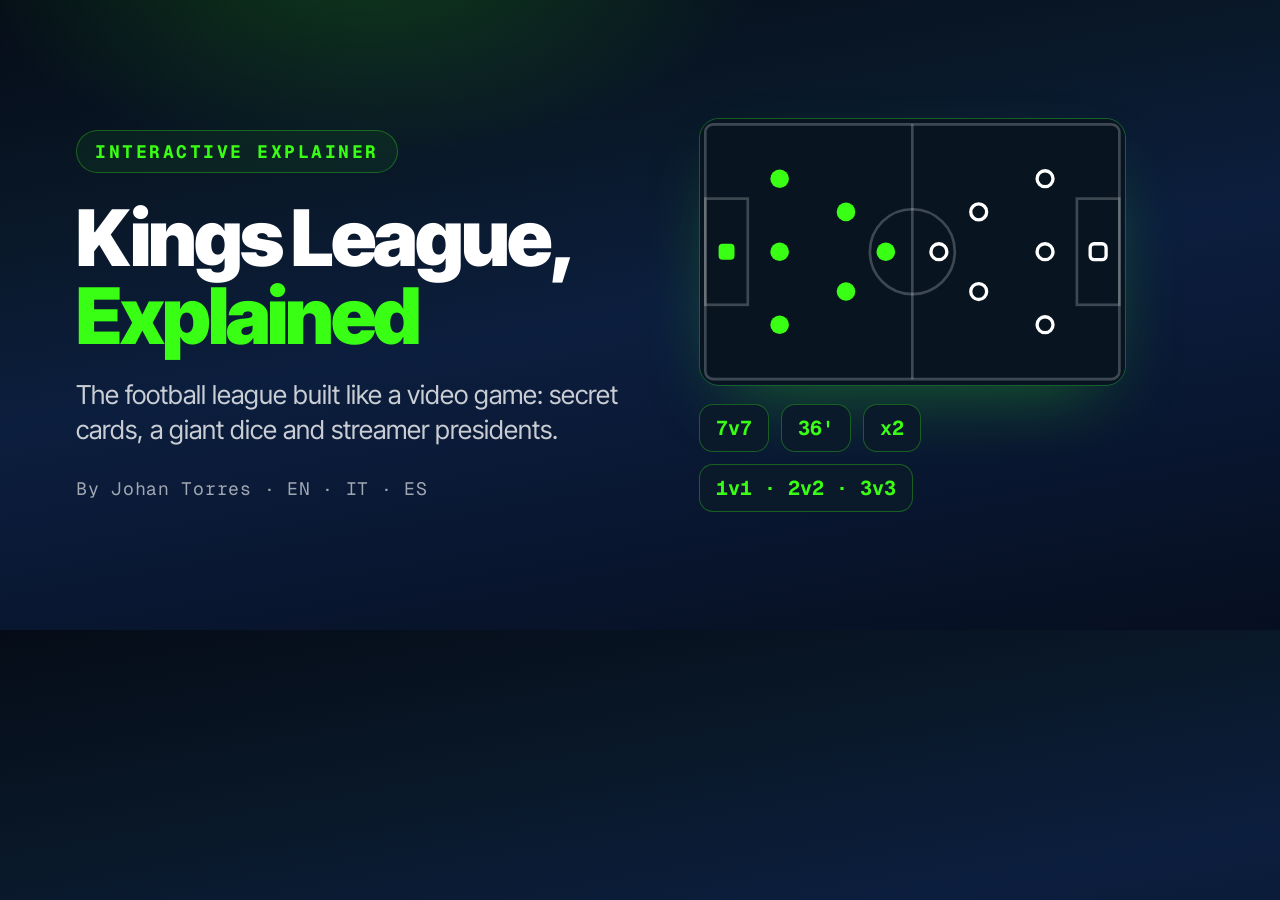
==== tools/og.html @ 8e3d9141 "Kings League explainer: interactive article in EN, IT and ES Co-Authored-By: Claude Opus 5.5 <norepl" ====
<!doctype html>
<html lang="en">
<head>
<meta charset="utf-8">
<title>OG image source</title>
<link rel="stylesheet" href="https://fonts.googleapis.com/css2?family=Geist+Mono:wght@500;700&family=Inter+Tight:wght@700;900&display=swap">
<style>
  html, body { margin: 0; }
  body { width: 1200px; height: 630px; overflow: hidden; background: #050c18; background-image: linear-gradient(170deg, #050c18 0%, #091726 25%, #0c1e3e 50%, #091630 75%, #060f20 100%); color: #fff; font-family: 'Inter Tight', system-ui, sans-serif; position: relative; }
  .glow { position: absolute; inset: -200px 0 auto; height: 620px; background: radial-gradient(50% 55% at 30% 20%, rgba(57,255,20,.20), transparent 70%); }
  .wrap { position: absolute; inset: 0; padding: 70px 76px; display: grid; grid-template-columns: 1.35fr 1fr; gap: 50px; align-items: center; }
  .kicker { display: inline-block; font-family: 'Geist Mono', monospace; font-size: 18px; font-weight: 700; letter-spacing: .14em; text-transform: uppercase; color: #39FF14; border: 1.5px solid rgba(57,255,20,.3); border-radius: 999px; padding: 9px 18px; background: rgba(57,255,20,.06); }
  h1 { font-size: 78px; line-height: 1.0; letter-spacing: -0.04em; font-weight: 900; margin: 26px 0 22px; }
  h1 span { color: #39FF14; }
  p { font-size: 26px; color: rgba(255,255,255,.78); margin: 0; line-height: 1.35; }
  .meta { margin-top: 30px; font-family: 'Geist Mono', monospace; font-size: 18px; color: rgba(255,255,255,.62); letter-spacing: .04em; }
  .art { display: grid; gap: 18px; }
  .chips { display: flex; gap: 12px; flex-wrap: wrap; }
  .chip { font-family: 'Geist Mono', monospace; font-size: 20px; font-weight: 700; padding: 10px 16px; border-radius: 14px; background: #0B1A2A; border: 1.5px solid rgba(57,255,20,.3); color: #39FF14; }
  svg { width: 100%; border-radius: 20px; border: 1.5px solid rgba(57,255,20,.3); box-shadow: 0 30px 80px -30px rgba(57,255,20,.35); }
</style>
</head>
<body>
  <div class="glow"></div>
  <div class="wrap">
    <div>
      <span class="kicker">Interactive explainer</span>
      <h1>Kings League, <span>Explained</span></h1>
      <p>The football league built like a video game: secret cards, a giant dice and streamer presidents.</p>
      <div class="meta">By Johan Torres · EN · IT · ES</div>
    </div>
    <div class="art">
      <svg viewBox="0 0 320 200" aria-hidden="true">
        <rect width="320" height="200" rx="14" fill="#081521"/>
        <g fill="none" stroke="rgba(255,255,255,.22)" stroke-width="2"><rect x="4" y="4" width="312" height="192" rx="6"/><line x1="160" y1="4" x2="160" y2="196"/><circle cx="160" cy="100" r="32"/><rect x="4" y="60" width="32" height="80"/><rect x="284" y="60" width="32" height="80"/></g>
        <rect x="14" y="94" width="12" height="12" rx="3" fill="#39FF14"/>
        <rect x="294" y="94" width="12" height="12" rx="3" fill="#081521" stroke="#fff" stroke-width="2.5"/>
        <g fill="#39FF14"><circle cx="60" cy="45" r="7"/><circle cx="60" cy="100" r="7"/><circle cx="60" cy="155" r="7"/><circle cx="110" cy="70" r="7"/><circle cx="110" cy="130" r="7"/><circle cx="140" cy="100" r="7"/></g>
        <g fill="#081521" stroke="#fff" stroke-width="2.5"><circle cx="260" cy="45" r="6"/><circle cx="260" cy="100" r="6"/><circle cx="260" cy="155" r="6"/><circle cx="210" cy="70" r="6"/><circle cx="210" cy="130" r="6"/><circle cx="180" cy="100" r="6"/></g>
      </svg>
      <div class="chips"><span class="chip">7v7</span><span class="chip">36'</span><span class="chip">x2</span><span class="chip">1v1 · 2v2 · 3v3</span></div>
    </div>
  </div>
</body>
</html>
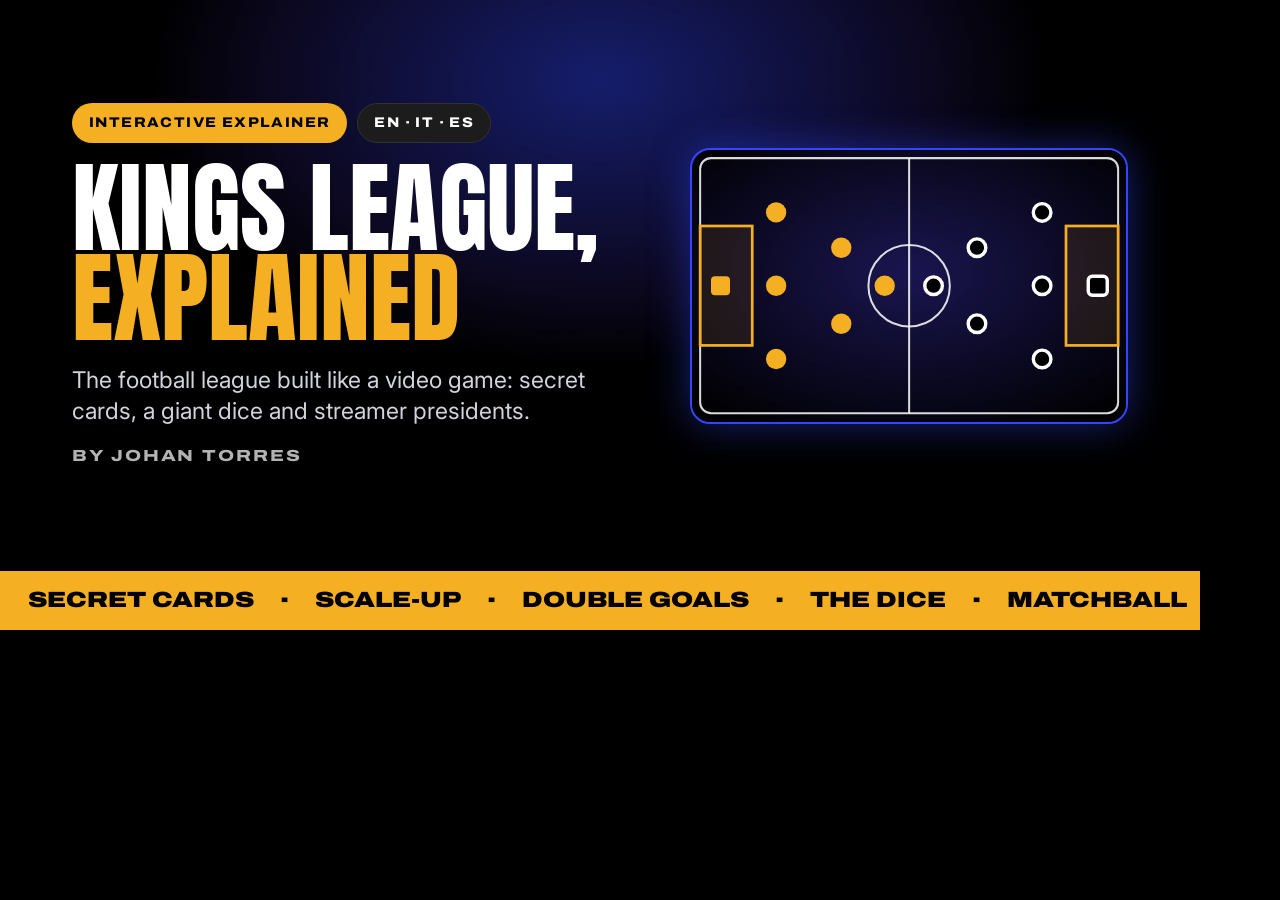
==== commit 877c7ebe: "Switch to the Kings League Explainer DS (unbranded, kx- components) Co-Authored-By: Claude Opus 5.5 " ====
--- a/tools/og.html
+++ b/tools/og.html
@@ -3,43 +3,44 @@
 <head>
 <meta charset="utf-8">
 <title>OG image source</title>
-<link rel="stylesheet" href="https://fonts.googleapis.com/css2?family=Geist+Mono:wght@500;700&family=Inter+Tight:wght@700;900&display=swap">
+<link rel="stylesheet" href="../design/tokens.css">
+<link rel="stylesheet" href="../design/components.css">
 <style>
   html, body { margin: 0; }
-  body { width: 1200px; height: 630px; overflow: hidden; background: #050c18; background-image: linear-gradient(170deg, #050c18 0%, #091726 25%, #0c1e3e 50%, #091630 75%, #060f20 100%); color: #fff; font-family: 'Inter Tight', system-ui, sans-serif; position: relative; }
-  .glow { position: absolute; inset: -200px 0 auto; height: 620px; background: radial-gradient(50% 55% at 30% 20%, rgba(57,255,20,.20), transparent 70%); }
-  .wrap { position: absolute; inset: 0; padding: 70px 76px; display: grid; grid-template-columns: 1.35fr 1fr; gap: 50px; align-items: center; }
-  .kicker { display: inline-block; font-family: 'Geist Mono', monospace; font-size: 18px; font-weight: 700; letter-spacing: .14em; text-transform: uppercase; color: #39FF14; border: 1.5px solid rgba(57,255,20,.3); border-radius: 999px; padding: 9px 18px; background: rgba(57,255,20,.06); }
-  h1 { font-size: 78px; line-height: 1.0; letter-spacing: -0.04em; font-weight: 900; margin: 26px 0 22px; }
-  h1 span { color: #39FF14; }
-  p { font-size: 26px; color: rgba(255,255,255,.78); margin: 0; line-height: 1.35; }
-  .meta { margin-top: 30px; font-family: 'Geist Mono', monospace; font-size: 18px; color: rgba(255,255,255,.62); letter-spacing: .04em; }
-  .art { display: grid; gap: 18px; }
-  .chips { display: flex; gap: 12px; flex-wrap: wrap; }
-  .chip { font-family: 'Geist Mono', monospace; font-size: 20px; font-weight: 700; padding: 10px 16px; border-radius: 14px; background: #0B1A2A; border: 1.5px solid rgba(57,255,20,.3); color: #39FF14; }
-  svg { width: 100%; border-radius: 20px; border: 1.5px solid rgba(57,255,20,.3); box-shadow: 0 30px 80px -30px rgba(57,255,20,.35); }
+  body { width: 1200px; height: 630px; overflow: hidden; position: relative; background: var(--ground); }
+  .halo { position: absolute; top: -300px; left: 50%; transform: translateX(-50%); width: 1200px; height: 760px; background: radial-gradient(closest-side, rgba(51,70,255,0.42), rgba(42,27,110,0.28) 55%, transparent 75%); }
+  .wrap { position: absolute; inset: 0 0 58px; padding: 0 72px; display: grid; grid-template-columns: 1.3fr 1fr; gap: 48px; align-items: center; }
+  .pills { display: flex; gap: 10px; margin-bottom: 20px; }
+  .kx-pill { font-size: 14px; min-height: 36px; padding: 8px 16px; }
+  h1 { font-family: var(--font-display); font-weight: 400; font-size: 100px; line-height: .9; text-transform: uppercase; margin: 0 0 22px; color: var(--ink); }
+  h1 em { font-style: normal; color: var(--gold); }
+  p { margin: 0; font-size: 23px; line-height: 1.35; color: var(--ink-soft); }
+  .by { margin-top: 16px; font-family: var(--font-wide); font-stretch: 125%; font-weight: 800; font-size: 16px; letter-spacing: .12em; text-transform: uppercase; color: var(--muted); }
+  svg { width: 100%; border-radius: 20px; border: 2px solid var(--led-blue); box-shadow: var(--glow-led); }
+  .ticker { position: absolute; left: 0; right: 0; bottom: 0; background: var(--gold); color: var(--on-gold); padding: 12px 0 12px 28px; white-space: nowrap; font-family: var(--font-wide); font-stretch: 125%; font-weight: 900; font-size: 22px; text-transform: uppercase; }
+  .ticker span { margin-right: 26px; }
 </style>
 </head>
 <body>
-  <div class="glow"></div>
+  <div class="halo"></div>
   <div class="wrap">
     <div>
-      <span class="kicker">Interactive explainer</span>
-      <h1>Kings League, <span>Explained</span></h1>
+      <div class="pills"><span class="kx-pill kx-pill--gold">Interactive explainer</span><span class="kx-pill">EN · IT · ES</span></div>
+      <h1>Kings League, <em>Explained</em></h1>
       <p>The football league built like a video game: secret cards, a giant dice and streamer presidents.</p>
-      <div class="meta">By Johan Torres · EN · IT · ES</div>
+      <div class="by">By Johan Torres</div>
     </div>
-    <div class="art">
-      <svg viewBox="0 0 320 200" aria-hidden="true">
-        <rect width="320" height="200" rx="14" fill="#081521"/>
-        <g fill="none" stroke="rgba(255,255,255,.22)" stroke-width="2"><rect x="4" y="4" width="312" height="192" rx="6"/><line x1="160" y1="4" x2="160" y2="196"/><circle cx="160" cy="100" r="32"/><rect x="4" y="60" width="32" height="80"/><rect x="284" y="60" width="32" height="80"/></g>
-        <rect x="14" y="94" width="12" height="12" rx="3" fill="#39FF14"/>
-        <rect x="294" y="94" width="12" height="12" rx="3" fill="#081521" stroke="#fff" stroke-width="2.5"/>
-        <g fill="#39FF14"><circle cx="60" cy="45" r="7"/><circle cx="60" cy="100" r="7"/><circle cx="60" cy="155" r="7"/><circle cx="110" cy="70" r="7"/><circle cx="110" cy="130" r="7"/><circle cx="140" cy="100" r="7"/></g>
-        <g fill="#081521" stroke="#fff" stroke-width="2.5"><circle cx="260" cy="45" r="6"/><circle cx="260" cy="100" r="6"/><circle cx="260" cy="155" r="6"/><circle cx="210" cy="70" r="6"/><circle cx="210" cy="130" r="6"/><circle cx="180" cy="100" r="6"/></g>
-      </svg>
-      <div class="chips"><span class="chip">7v7</span><span class="chip">36'</span><span class="chip">x2</span><span class="chip">1v1 · 2v2 · 3v3</span></div>
-    </div>
+    <svg viewBox="0 0 320 200" aria-hidden="true">
+      <defs><radialGradient id="g" cx="50%" cy="45%" r="70%"><stop offset="0" stop-color="#1A1550"/><stop offset="1" stop-color="#000"/></radialGradient></defs>
+      <rect width="320" height="200" rx="14" fill="url(#g)"/>
+      <g fill="none" stroke="rgba(255,255,255,.85)" stroke-width="1.5"><rect x="6" y="6" width="308" height="188" rx="8"/><line x1="160" y1="6" x2="160" y2="194"/><circle cx="160" cy="100" r="30"/></g>
+      <g fill="rgba(244,175,35,.10)" stroke="#F4AF23" stroke-width="2"><rect x="6" y="56" width="38.4" height="88"/><rect x="275.6" y="56" width="38.4" height="88"/></g>
+      <rect x="14" y="93" width="14" height="14" rx="3" fill="#F4AF23"/>
+      <rect x="292" y="93" width="14" height="14" rx="3" fill="#000" stroke="#fff" stroke-width="2.5"/>
+      <g fill="#F4AF23"><circle cx="62" cy="46" r="7.5"/><circle cx="62" cy="100" r="7.5"/><circle cx="62" cy="154" r="7.5"/><circle cx="110" cy="72" r="7.5"/><circle cx="110" cy="128" r="7.5"/><circle cx="142" cy="100" r="7.5"/></g>
+      <g fill="#000" stroke="#fff" stroke-width="2.5"><circle cx="258" cy="46" r="6.5"/><circle cx="258" cy="100" r="6.5"/><circle cx="258" cy="154" r="6.5"/><circle cx="210" cy="72" r="6.5"/><circle cx="210" cy="128" r="6.5"/><circle cx="178" cy="100" r="6.5"/></g>
+    </svg>
   </div>
+  <div class="ticker"><span>Secret cards</span><span>·</span><span>Scale-Up</span><span>·</span><span>Double goals</span><span>·</span><span>The dice</span><span>·</span><span>Matchball</span><span>·</span><span>Streamer presidents</span></div>
 </body>
 </html>
--- a/design/tokens.css
+++ b/design/tokens.css
@@ -0,0 +1,88 @@
+/* Kings League Explainer DS: tokens.
+   Independent explainer, not affiliated with Kings League.
+   Load first, before components.css. */
+@import url("https://fonts.googleapis.com/css2?family=Anton&family=Archivo:wdth,wght@62..125,400..900&family=Inter:wght@400;500;600;700;800&display=swap");
+
+:root {
+  /* Color: measured on kingsleague.pro unless marked approx. */
+  --ground: #000000;        /* page background */
+  --surface: #141414;       /* cards, tables, panels */
+  --surface-2: #1C1C1C;     /* hover, nested panels, inputs */
+  --line: #313131;          /* hairlines, dividers (never text) */
+  --steel: #414143;         /* inactive / disabled fills */
+  --ink: #FFFFFF;           /* headings, primary text */
+  --ink-soft: #D1D5DB;      /* body copy */
+  --muted: #B3B3B3;         /* captions, meta, labels (min 12px) */
+  --gold: #F4AF23;          /* brand: strong word, primary button, ticker, key numbers */
+  --gold-deep: #C98A0E;     /* pressed gold */
+  --gold-tint: rgba(244, 175, 35, 0.10); /* highlighted rows, selected chips */
+  --on-gold: #000000;       /* text on gold */
+  --flame: #E35205;         /* links, LIVE dot, wrong answers */
+  --pitch-green: #3CAA36;   /* secret cards, kickers, correct answers */
+  --led-blue: #3346FF;      /* approx. arena LED: glows and lines only, never text */
+  --led-violet: #2A1B6E;    /* approx. arena backlight: large washes only */
+  --crown-navy: #0B1026;    /* approx. ceremonial ground (awards, champions) */
+  --paper: #F3F3F3;         /* one light "breathing" band per page */
+  --paper-ink: #141414;     /* text on paper */
+  --focus-ring: var(--gold);
+
+  /* Type families (Google Fonts substitutes for the league's proprietary fonts) */
+  --font-display: Anton, Impact, "Arial Narrow", sans-serif;   /* always uppercase */
+  --font-wide: Archivo, "Arial Black", sans-serif;             /* use with font-stretch: 125% */
+  --font-sans: Inter, system-ui, sans-serif;
+
+  /* Type scale */
+  --fs-display-xl: 128px;   /* hero h1 (64px on phones) */
+  --fs-display-l: 64px;     /* section h2 (44px on phones) */
+  --fs-heading: 40px;
+  --fs-score: 32px;
+  --fs-ticker: 22px;
+  --fs-card-title: 17px;
+  --fs-label: 12px;
+  --fs-lead: 21px;
+  --fs-body: 17px;
+  --fs-small: 14px;
+
+  /* Spacing */
+  --space-1: 4px;
+  --space-2: 8px;
+  --space-3: 12px;
+  --space-4: 16px;
+  --space-6: 24px;
+  --space-8: 32px;
+  --space-12: 48px;
+  --space-18: 72px;
+
+  /* Radius */
+  --radius-none: 0px;   /* ticker, shards, full-bleed bands */
+  --radius-sm: 6px;     /* chips, score bugs */
+  --radius-md: 12px;    /* buttons, inputs, video frames */
+  --radius-lg: 20px;    /* cards, panels, secret cards */
+  --radius-pill: 999px; /* language switch, LIVE pill */
+
+  /* Shadow / glow */
+  --glow-gold: 0 0 32px rgba(244, 175, 35, 0.35);
+  --glow-led: 0 0 40px rgba(51, 70, 255, 0.45);
+  --lift: 0 18px 40px rgba(0, 0, 0, 0.6);
+
+  /* Motion */
+  --dur-flip: 500ms;
+  --ease-flip: cubic-bezier(.3, 1.4, .5, 1);
+  --dur-ticker: 40s;
+
+  color-scheme: dark;
+}
+
+html { background: var(--ground); }
+body {
+  margin: 0;
+  background: var(--ground);
+  color: var(--ink);
+  font-family: var(--font-sans);
+  font-size: var(--fs-body);
+  line-height: 1.6;
+  -webkit-font-smoothing: antialiased;
+}
+a { color: var(--flame); }
+a:hover { color: var(--gold); }
+:focus-visible { outline: 2px solid var(--focus-ring); outline-offset: 2px; }
--- a/design/components.css
+++ b/design/components.css
@@ -0,0 +1,150 @@
+/* Kings League Explainer DS: components. Prefix kx-. Requires tokens.css. */
+
+*, *::before, *::after { box-sizing: border-box; }
+
+/* ---------- Layout ---------- */
+.kx-container { max-width: 1120px; margin: 0 auto; padding-inline: max(16px, env(safe-area-inset-left, 0px)) max(16px, env(safe-area-inset-right, 0px)); }
+.kx-section { display: flex; flex-direction: column; gap: var(--space-6); padding-block: var(--space-18) 0; }
+.kx-row { display: flex; flex-wrap: wrap; align-items: center; gap: var(--space-3); }
+.kx-grid-2 { display: grid; grid-template-columns: repeat(2, minmax(0, 1fr)); gap: var(--space-4); }
+.kx-grid-4 { display: grid; grid-template-columns: repeat(4, minmax(0, 1fr)); gap: var(--space-3); }
+@media (max-width: 760px) {
+  .kx-grid-2 { grid-template-columns: minmax(0, 1fr); }
+  .kx-grid-4 { grid-template-columns: repeat(2, minmax(0, 1fr)); }
+}
+
+/* LED halo behind the hero */
+.kx-halo { position: absolute; top: -260px; left: 50%; transform: translateX(-50%); width: 1200px; max-width: 100%; height: 620px; pointer-events: none;
+  background: radial-gradient(closest-side, rgba(51,70,255,0.38), rgba(42,27,110,0.25) 55%, transparent 75%); }
+
+/* ---------- Type ---------- */
+.kx-display { font-family: var(--font-display); font-weight: 400; text-transform: uppercase; line-height: 0.9; margin: 0; }
+.kx-h1 { font-family: var(--font-display); font-weight: 400; font-size: var(--fs-display-xl); line-height: 0.9; text-transform: uppercase; text-wrap: balance; margin: 0; }
+.kx-h2 { font-family: var(--font-display); font-weight: 400; font-size: var(--fs-display-l); line-height: 0.95; text-transform: uppercase; text-wrap: balance; margin: 0; }
+.kx-h1 em, .kx-h2 em, .kx-gold { font-style: normal; color: var(--gold); }
+.kx-wide { font-family: var(--font-wide); font-stretch: 125%; font-weight: 900; text-transform: uppercase; letter-spacing: 0.01em; }
+.kx-kicker { margin: 0; font-family: var(--font-wide); font-stretch: 125%; font-weight: 800; font-size: var(--fs-label); letter-spacing: 0.14em; text-transform: uppercase; color: var(--pitch-green); }
+.kx-lead { margin: 0; max-width: 680px; font-size: var(--fs-lead); line-height: 1.55; color: var(--ink-soft); }
+.kx-body { margin: 0; max-width: 680px; color: var(--ink-soft); }
+@media (max-width: 760px) {
+  .kx-h1 { font-size: 64px; }
+  .kx-h2 { font-size: 44px; }
+}
+
+/* ---------- Button ---------- */
+.kx-btn { display: inline-flex; align-items: center; justify-content: center; gap: var(--space-2); min-height: 44px; padding: 10px 22px; border-radius: var(--radius-md); border: 2px solid transparent;
+  font-family: var(--font-wide); font-stretch: 125%; font-weight: 800; font-size: 13px; letter-spacing: 0.04em; text-transform: uppercase; cursor: pointer;
+  transition: box-shadow .2s ease, background .2s ease, transform .2s ease; }
+.kx-btn--primary { background: var(--gold); color: var(--on-gold); }
+.kx-btn--primary:hover { box-shadow: var(--glow-gold); transform: translateY(-1px); }
+.kx-btn--primary:active { background: var(--gold-deep); }
+.kx-btn--outline { background: transparent; color: var(--ink); border-color: var(--gold); }
+.kx-btn--outline:hover { background: var(--gold-tint); }
+.kx-btn--ghost { background: var(--surface); color: var(--ink-soft); border-color: var(--line); }
+.kx-btn--ghost:hover { background: var(--surface-2); color: var(--ink); }
+.kx-btn:disabled { background: var(--steel); color: var(--muted); border-color: transparent; cursor: not-allowed; box-shadow: none; transform: none; }
+
+/* ---------- Ticker (one per page, under the hero) ---------- */
+.kx-ticker { overflow: hidden; background: var(--gold); color: var(--on-gold); padding: 12px 0; white-space: nowrap; }
+.kx-ticker__track { display: inline-flex; gap: 28px; padding-left: 28px; animation: kx-marquee var(--dur-ticker) linear infinite;
+  font-family: var(--font-wide); font-stretch: 125%; font-weight: 900; font-size: var(--fs-ticker); line-height: 1.1; text-transform: uppercase; }
+.kx-ticker__sep { opacity: 0.5; }
+@keyframes kx-marquee { from { transform: translateX(0); } to { transform: translateX(-50%); } }
+
+/* ---------- Pills & language switch ---------- */
+.kx-pill { display: inline-flex; align-items: center; gap: 6px; min-height: 30px; padding: 5px 12px; border-radius: var(--radius-pill);
+  font-family: var(--font-wide); font-stretch: 112%; font-weight: 800; font-size: 11px; letter-spacing: 0.1em; text-transform: uppercase;
+  background: var(--surface-2); color: var(--ink); border: 1px solid var(--line); }
+.kx-pill--gold { background: var(--gold); color: var(--on-gold); border-color: transparent; }
+.kx-pill--green { background: transparent; color: var(--pitch-green); border-color: var(--pitch-green); }
+.kx-dot { width: 8px; height: 8px; border-radius: 50%; background: var(--flame); box-shadow: 0 0 0 3px rgba(227,82,5,0.25); }
+.kx-lang { display: inline-flex; flex-wrap: wrap; gap: 4px; padding: 4px; border-radius: var(--radius-pill); background: var(--surface); border: 1px solid var(--line); }
+.kx-lang button { display: inline-flex; align-items: center; gap: var(--space-2); min-height: 40px; padding: 8px 14px; border: 0; border-radius: var(--radius-pill);
+  background: transparent; color: var(--muted); font-family: var(--font-sans); font-size: 13px; font-weight: 700; cursor: pointer; transition: background .15s ease, color .15s ease; }
+.kx-lang button:hover { color: var(--ink); }
+.kx-lang button[aria-pressed="true"] { background: var(--gold); color: var(--on-gold); }
+.kx-lang svg { border-radius: 2px; flex-shrink: 0; }
+
+/* ---------- Stat tile ---------- */
+.kx-stat { display: flex; flex-direction: column; gap: var(--space-2); padding: 22px; border-radius: var(--radius-lg); background: var(--surface); border: 1px solid var(--line); min-width: 0; }
+.kx-stat__num { font-family: var(--font-display); font-size: 56px; line-height: 0.95; color: var(--gold); font-variant-numeric: tabular-nums; }
+.kx-stat__label { font-size: var(--fs-small); line-height: 1.4; color: var(--muted); }
+
+/* ---------- Rule card (numbered) ---------- */
+.kx-rule { display: flex; flex-direction: column; gap: 10px; padding: 24px 26px; border-radius: var(--radius-lg); background: var(--surface); border: 1px solid var(--line); transition: border-color .2s ease, background .2s ease; }
+.kx-rule:hover { border-color: var(--gold); background: var(--surface-2); }
+.kx-rule__head { display: flex; align-items: center; gap: var(--space-3); }
+.kx-rule__num { font-family: var(--font-display); font-size: 28px; line-height: 1; color: var(--gold); font-variant-numeric: tabular-nums; }
+.kx-rule__title { margin: 0; font-family: var(--font-wide); font-stretch: 125%; font-weight: 900; font-size: var(--fs-card-title); line-height: 1.15; text-transform: uppercase; }
+.kx-rule p { margin: 0; font-size: 16px; color: var(--ink-soft); }
+
+/* ---------- Secret card (our own silhouette: clipped corners + gold frame) ---------- */
+.kx-card { position: relative; width: 168px; height: 236px; flex-shrink: 0; perspective: 900px; background: none; border: 0; padding: 0; cursor: pointer; font: inherit; color: inherit; }
+.kx-card__inner { position: absolute; inset: 0; transform-style: preserve-3d; transition: transform var(--dur-flip) var(--ease-flip); }
+.kx-card[aria-pressed="true"] .kx-card__inner { transform: rotateY(180deg); }
+.kx-card__face { position: absolute; inset: 0; backface-visibility: hidden; display: flex; flex-direction: column; align-items: center; justify-content: space-between; padding: 18px 14px 14px; text-align: center;
+  clip-path: polygon(14px 0, calc(100% - 14px) 0, 100% 14px, 100% calc(100% - 14px), calc(100% - 14px) 100%, 14px 100%, 0 calc(100% - 14px), 0 14px); }
+.kx-card__front { background: linear-gradient(180deg, var(--surface-2), var(--ground)); box-shadow: inset 0 0 0 2px var(--gold); }
+.kx-card__front::before { content: ""; position: absolute; left: 12px; right: 12px; bottom: 34px; height: 70px;
+  background: repeating-linear-gradient(90deg, rgba(60,170,54,0.22) 0 1px, transparent 1px 16px), repeating-linear-gradient(0deg, rgba(60,170,54,0.22) 0 1px, transparent 1px 14px);
+  transform: perspective(160px) rotateX(55deg); transform-origin: bottom; }
+.kx-card__title { position: relative; font-family: var(--font-wide); font-stretch: 125%; font-weight: 900; font-size: var(--fs-card-title); line-height: 1.05; text-transform: uppercase; color: var(--gold); }
+.kx-card__icon { position: relative; width: 64px; height: 64px; border-radius: 50%; display: flex; align-items: center; justify-content: center; background: var(--gold-tint); box-shadow: inset 0 0 0 2px var(--pitch-green); color: var(--pitch-green); }
+.kx-card__hint { position: relative; font-family: var(--font-wide); font-stretch: 110%; font-weight: 800; font-size: 10px; letter-spacing: 0.14em; text-transform: uppercase; color: var(--muted); }
+.kx-card__back { transform: rotateY(180deg); background: var(--gold); color: var(--on-gold); justify-content: center; gap: 10px; }
+.kx-card__back strong { font-family: var(--font-display); font-weight: 400; font-size: 22px; text-transform: uppercase; }
+.kx-card__back p { margin: 0; font-size: 13px; line-height: 1.4; font-weight: 600; }
+
+/* ---------- Score bug ---------- */
+.kx-score { display: inline-flex; align-items: stretch; border-radius: var(--radius-sm); overflow: hidden; box-shadow: var(--lift); font-family: var(--font-display); text-transform: uppercase; }
+.kx-score__team { display: flex; align-items: center; gap: var(--space-2); padding: 6px 12px; background: var(--surface); color: var(--ink); font-size: 16px; }
+.kx-score__crest { width: 22px; height: 22px; border-radius: 6px; background: var(--steel); }
+.kx-score__goals { display: flex; align-items: center; gap: 10px; padding: 6px 14px; background: var(--gold); color: var(--on-gold); font-size: 28px; line-height: 1; font-variant-numeric: tabular-nums; }
+.kx-score__min { display: flex; align-items: center; gap: 6px; padding: 6px 10px; background: var(--ground); color: var(--ink); font-family: var(--font-wide); font-stretch: 110%; font-weight: 800; font-size: 13px; font-variant-numeric: tabular-nums; }
+
+/* ---------- Pull quote (ceremonial) ---------- */
+.kx-quote { position: relative; overflow: hidden; margin: 0; padding: 48px 40px; border-radius: var(--radius-lg); background: var(--crown-navy); border: 1px solid rgba(244,175,35,0.35); }
+.kx-quote::before { content: ""; position: absolute; top: 0; left: 0; right: 0; height: 18px; background: repeating-linear-gradient(135deg, var(--gold) 0 14px, transparent 14px 28px); }
+.kx-quote p { margin: 12px 0 0; font-family: var(--font-display); font-size: 46px; line-height: 1.02; text-transform: uppercase; text-wrap: balance; }
+.kx-quote em { font-style: normal; color: var(--gold); }
+
+/* ---------- Paper band (one per page) + table ---------- */
+.kx-paper { background: var(--paper); color: var(--paper-ink); border-radius: var(--radius-lg); padding: 48px 40px; display: flex; flex-direction: column; gap: var(--space-6); }
+.kx-paper .kx-kicker { color: var(--paper-ink); }
+.kx-paper .kx-h2 em { color: var(--on-gold); background: var(--gold); padding: 0 8px; }
+.kx-paper .kx-body { color: #313131; }
+.kx-table-wrap { overflow-x: auto; border-radius: 14px; background: #FFFFFF; border: 1px solid #D8D8D8; }
+.kx-table { width: 100%; min-width: 680px; border-collapse: collapse; font-size: 15px; line-height: 1.45; color: var(--paper-ink); }
+.kx-table thead tr { background: var(--ground); text-align: left; }
+.kx-table thead th { padding: 16px 20px; font-family: var(--font-wide); font-stretch: 125%; font-size: 13px; font-weight: 900; letter-spacing: 0.06em; text-transform: uppercase; color: var(--ink); }
+.kx-table thead th.is-focus { background: var(--gold); color: var(--on-gold); }
+.kx-table tbody tr { border-top: 1px solid #E5E5E5; }
+.kx-table tbody th { padding: 14px 20px; text-align: left; font-weight: 700; color: #525252; }
+.kx-table td { padding: 14px 20px; }
+.kx-table td.is-focus { background: rgba(244,175,35,0.14); font-weight: 600; }
+@media (max-width: 760px) { .kx-paper, .kx-quote { padding: 28px 20px; } }
+
+/* ---------- Quiz ---------- */
+.kx-quiz { position: relative; overflow: hidden; border-radius: var(--radius-lg); background: var(--surface); border: 1px solid var(--line); padding: 44px 40px; display: flex; flex-direction: column; gap: var(--space-6); }
+.kx-quiz__opt { min-height: 48px; text-align: left; padding: 12px 18px; border-radius: var(--radius-md); border: 2px solid var(--line); background: var(--ground); color: var(--ink);
+  font-family: var(--font-sans); font-size: 16px; font-weight: 600; line-height: 1.35; cursor: pointer; transition: border-color .15s ease, transform .15s ease; }
+.kx-quiz__opt:hover:not(:disabled) { border-color: var(--gold); transform: translateY(-1px); }
+.kx-quiz__opt.is-correct { background: var(--pitch-green); border-color: var(--pitch-green); color: #000000; }
+.kx-quiz__opt.is-wrong { background: rgba(227,82,5,0.16); border-color: var(--flame); color: var(--ink); }
+.kx-quiz__opt.is-dim { color: var(--muted); }
+@media (max-width: 760px) { .kx-quiz { padding: 28px 20px; } }
+
+/* ---------- Numbered steps ---------- */
+.kx-steps { margin: 0; padding: 0; list-style: none; max-width: 820px; }
+.kx-steps li { display: grid; grid-template-columns: 64px minmax(0, 1fr); gap: 18px; align-items: start; padding: 22px 0; border-top: 1px solid var(--line); }
+.kx-steps__num { font-family: var(--font-display); font-size: 52px; line-height: 0.9; color: var(--gold); }
+.kx-steps h3 { margin: 0 0 6px; font-family: var(--font-wide); font-stretch: 125%; font-weight: 900; font-size: var(--fs-card-title); text-transform: uppercase; }
+.kx-steps p { margin: 0; font-size: 16px; color: var(--ink-soft); }
+
+/* ---------- Footer ---------- */
+.kx-footer { margin-top: var(--space-18); padding-block: var(--space-6) var(--space-12); border-top: 2px solid var(--gold); font-size: var(--fs-small); color: var(--muted); }
+
+/* ---------- Motion safety ---------- */
+@media (prefers-reduced-motion: reduce) {
+  *, *::before, *::after { transition: none !important; animation: none !important; }
+}
